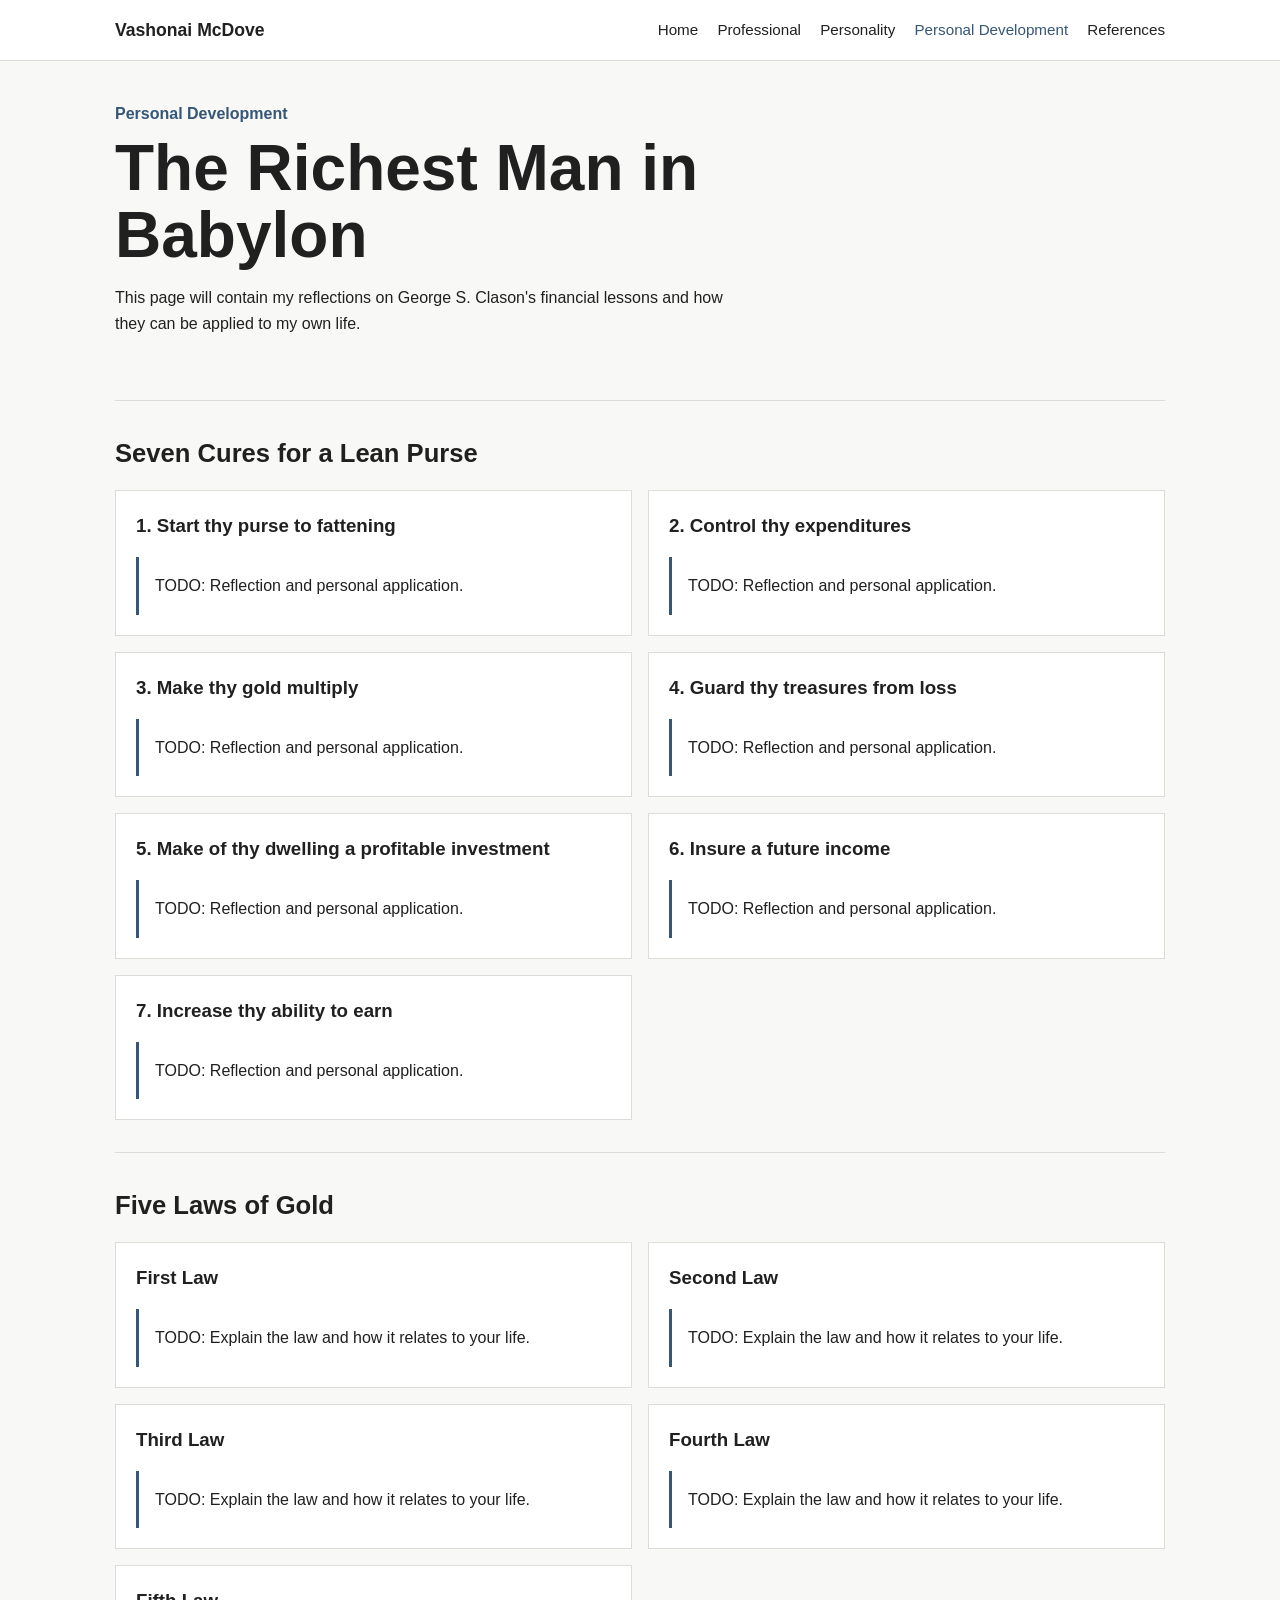
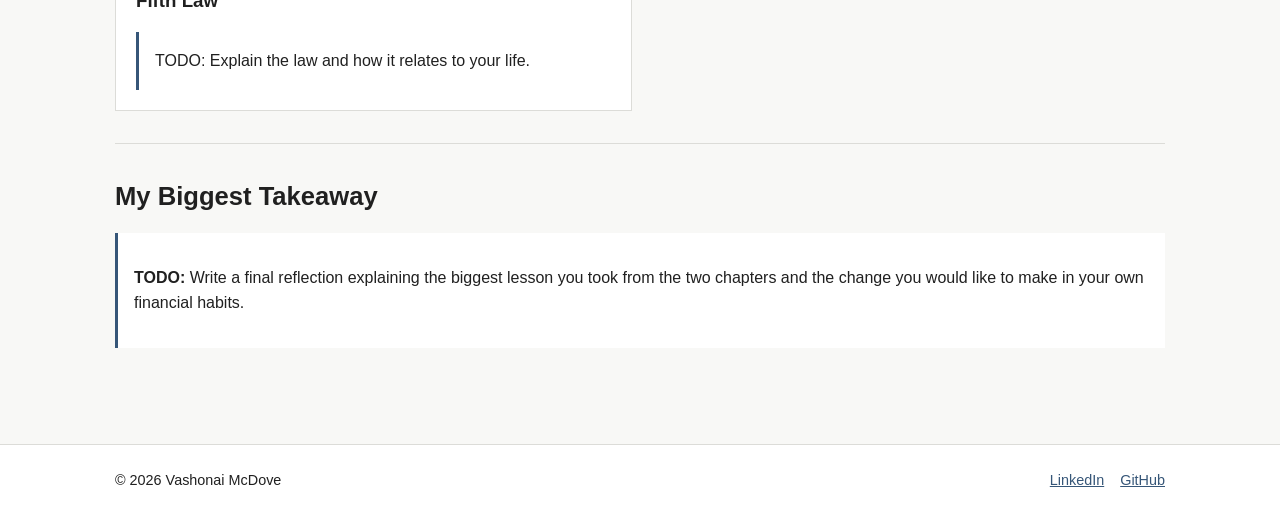
==== Codes/development.html @ 9cdd8cee "Add files via upload" ====
<!DOCTYPE html>
<html lang="en">
<head>
  <meta charset="UTF-8">
  <meta name="viewport" content="width=device-width, initial-scale=1.0">
  <meta name="description" content="Personal development reflections by Vashonai McDove.">
  <title>Personal Development | Vashonai McDove</title>
  <link rel="stylesheet" href="../style.css">
</head>
<body>
  <header class="site-header">
    <div class="nav-wrap">
      <p class="brand">Vashonai McDove</p>
      <nav aria-label="Main navigation">
        <ul>
          <li><a href="index.html">Home</a></li>
          <li><a href="professional.html">Professional</a></li>
          <li><a href="personality.html">Personality</a></li>
          <li><a href="development.html" aria-current="page">Personal Development</a></li>
          <li><a href="references.html">References</a></li>
        </ul>
      </nav>
    </div>
  </header>

  <main>
    <section class="hero">
      <div class="hero-copy">
        <p class="eyebrow">Personal Development</p>
        <h1>The Richest Man in Babylon</h1>
        <p>This page will contain my reflections on George S. Clason's financial lessons and how they can be applied to my own life.</p>
      </div>
    </section>

    <section class="section">
      <h2 class="section-title">Seven Cures for a Lean Purse</h2>
      <div class="grid two">
        <article class="card"><h3>1. Start thy purse to fattening</h3><p class="placeholder">TODO: Reflection and personal application.</p></article>
        <article class="card"><h3>2. Control thy expenditures</h3><p class="placeholder">TODO: Reflection and personal application.</p></article>
        <article class="card"><h3>3. Make thy gold multiply</h3><p class="placeholder">TODO: Reflection and personal application.</p></article>
        <article class="card"><h3>4. Guard thy treasures from loss</h3><p class="placeholder">TODO: Reflection and personal application.</p></article>
        <article class="card"><h3>5. Make of thy dwelling a profitable investment</h3><p class="placeholder">TODO: Reflection and personal application.</p></article>
        <article class="card"><h3>6. Insure a future income</h3><p class="placeholder">TODO: Reflection and personal application.</p></article>
        <article class="card"><h3>7. Increase thy ability to earn</h3><p class="placeholder">TODO: Reflection and personal application.</p></article>
      </div>
    </section>

    <section class="section">
      <h2 class="section-title">Five Laws of Gold</h2>
      <div class="grid two">
        <article class="card"><h3>First Law</h3><p class="placeholder">TODO: Explain the law and how it relates to your life.</p></article>
        <article class="card"><h3>Second Law</h3><p class="placeholder">TODO: Explain the law and how it relates to your life.</p></article>
        <article class="card"><h3>Third Law</h3><p class="placeholder">TODO: Explain the law and how it relates to your life.</p></article>
        <article class="card"><h3>Fourth Law</h3><p class="placeholder">TODO: Explain the law and how it relates to your life.</p></article>
        <article class="card"><h3>Fifth Law</h3><p class="placeholder">TODO: Explain the law and how it relates to your life.</p></article>
      </div>
    </section>

    <section class="section">
      <h2 class="section-title">My Biggest Takeaway</h2>
      <div class="placeholder">
        <p><strong>TODO:</strong> Write a final reflection explaining the biggest lesson you took from the two chapters and the change you would like to make in your own financial habits.</p>
      </div>
    </section>
  </main>

  <footer class="site-footer">
    <div class="footer-wrap">
      <span>&copy; 2026 Vashonai McDove</span>
      <div class="footer-links">
        <a href="https://www.linkedin.com/in/vashonai-mcdove-60224920a/" target="_blank" rel="noopener">LinkedIn</a>
        <a href="https://github.com/vashonai" target="_blank" rel="noopener">GitHub</a>
      </div>
    </div>
  </footer>
</body>
</html>
---- style.css ----
:root {
  --bg: rgb(248, 248, 246);
  --surface: rgb(255, 255, 255);
  --text: rgb(32, 32, 32);
  --muted: rgb(102, 102, 102);
  --accent: rgb(54, 86, 120);
  --border: rgb(220, 220, 216);
  --font-main: Arial, Helvetica, sans-serif;
  --weight-normal: 400;
  --weight-medium: 600;
  --weight-bold: 700;
  --max-width: 1050px;
}

* {
  box-sizing: border-box;
}

html {
  scroll-behavior: smooth;
}

body {
  margin: 0;
  background: var(--bg);
  color: var(--text);
  font-family: var(--font-main);
  font-weight: var(--weight-normal);
  line-height: 1.6;
}

img {
  max-width: 100%;
  display: block;
}

a {
  color: var(--accent);
}

a:hover,
a:focus {
  text-decoration-thickness: 2px;
}

.site-header {
  background: var(--surface);
  border-bottom: 1px solid var(--border);
}

.nav-wrap {
  width: min(92%, var(--max-width));
  margin: 0 auto;
  padding: 1rem 0;
}

.brand {
  margin: 0 0 0.7rem;
  font-size: 1.1rem;
  font-weight: var(--weight-bold);
}

nav > ul {
  list-style: none;
  padding: 0;
  margin: 0;
  display: flex;
  flex-wrap: wrap;
  gap: 0.85rem 1.2rem;
}

nav a {
  color: var(--text);
  text-decoration: none;
  font-size: 0.95rem;
}

nav a:hover,
nav a[aria-current="page"] {
  color: var(--accent);
}

main {
  width: min(92%, var(--max-width));
  margin: 0 auto;
  padding: 2.5rem 0 4rem;
}

.hero {
  display: grid;
  gap: 2rem;
  align-items: center;
  margin-bottom: 3rem;
}

.hero-copy h1 {
  margin: 0 0 0.5rem;
  font-size: clamp(2rem, 7vw, 4rem);
  line-height: 1.05;
}

.eyebrow {
  margin: 0 0 0.5rem;
  color: var(--accent);
  font-weight: var(--weight-medium);
}

.hero-copy p {
  max-width: 650px;
}

.profile-photo {
  width: 100%;
  max-width: 430px;
  aspect-ratio: 4 / 3;
  object-fit: cover;
  border: 1px solid var(--border);
}

.section {
  padding: 2rem 0;
  border-top: 1px solid var(--border);
}

.section:first-of-type {
  border-top: 0;
}

.section-title {
  margin: 0 0 1rem;
  font-size: 1.6rem;
}

.grid {
  display: grid;
  gap: 1rem;
}

.card {
  background: var(--surface);
  border: 1px solid var(--border);
  padding: 1.25rem;
}

.card h3 {
  margin-top: 0;
  margin-bottom: 0.35rem;
}

.card p:last-child {
  margin-bottom: 0;
}

.meta {
  color: var(--muted);
  font-size: 0.92rem;
}

.resume-section {
  margin-bottom: 2rem;
}

.resume-section h2 {
  margin-bottom: 0.7rem;
  font-size: 1.35rem;
}

.resume-item {
  margin-bottom: 1.4rem;
}

.resume-item h3 {
  margin-bottom: 0.1rem;
}

.resume-item p {
  margin-top: 0.15rem;
}

.resume-item ul,
.clean-list {
  margin-top: 0.5rem;
}

.button-link {
  display: inline-block;
  padding: 0.65rem 0.95rem;
  border: 1px solid var(--text);
  color: var(--text);
  text-decoration: none;
  background: var(--surface);
}

.button-link:hover {
  background: var(--text);
  color: var(--surface);
}

.placeholder {
  padding: 1rem;
  border-left: 3px solid var(--accent);
  background: var(--surface);
}

#student-id {
  max-width: 420px;
}

a[href^="mailto:"] {
  font-weight: var(--weight-medium);
}

.site-footer {
  border-top: 1px solid var(--border);
  background: var(--surface);
}

.footer-wrap {
  width: min(92%, var(--max-width));
  margin: 0 auto;
  padding: 1.5rem 0;
  display: flex;
  flex-wrap: wrap;
  justify-content: space-between;
  gap: 0.75rem 1.5rem;
  font-size: 0.9rem;
}

.footer-links {
  display: flex;
  gap: 1rem;
  flex-wrap: wrap;
}

@media (min-width: 600px) {
  .grid.two {
    grid-template-columns: repeat(2, 1fr);
  }

  .grid.three {
    grid-template-columns: repeat(3, 1fr);
  }
}

@media (min-width: 950px) {
  .nav-wrap {
    display: flex;
    justify-content: space-between;
    align-items: center;
  }

  .brand {
    margin: 0;
  }

  .hero {
    grid-template-columns: 1.2fr 0.8fr;
  }

  .hero-photo-wrap {
    justify-self: end;
  }
}

.student-id-image {
  width: 100%;
  max-width: 330px;
  border: 1px solid var(--border);
}

.id-mail-link {
  display: inline-block;
}

.id-mail-link:hover .student-id-image,
.id-mail-link:focus .student-id-image {
  outline: 2px solid var(--accent);
  outline-offset: 3px;
}

.personal-note {
  max-width: 850px;
  margin-top: 1.25rem;
}

.mentor-section p {
  max-width: 850px;
}
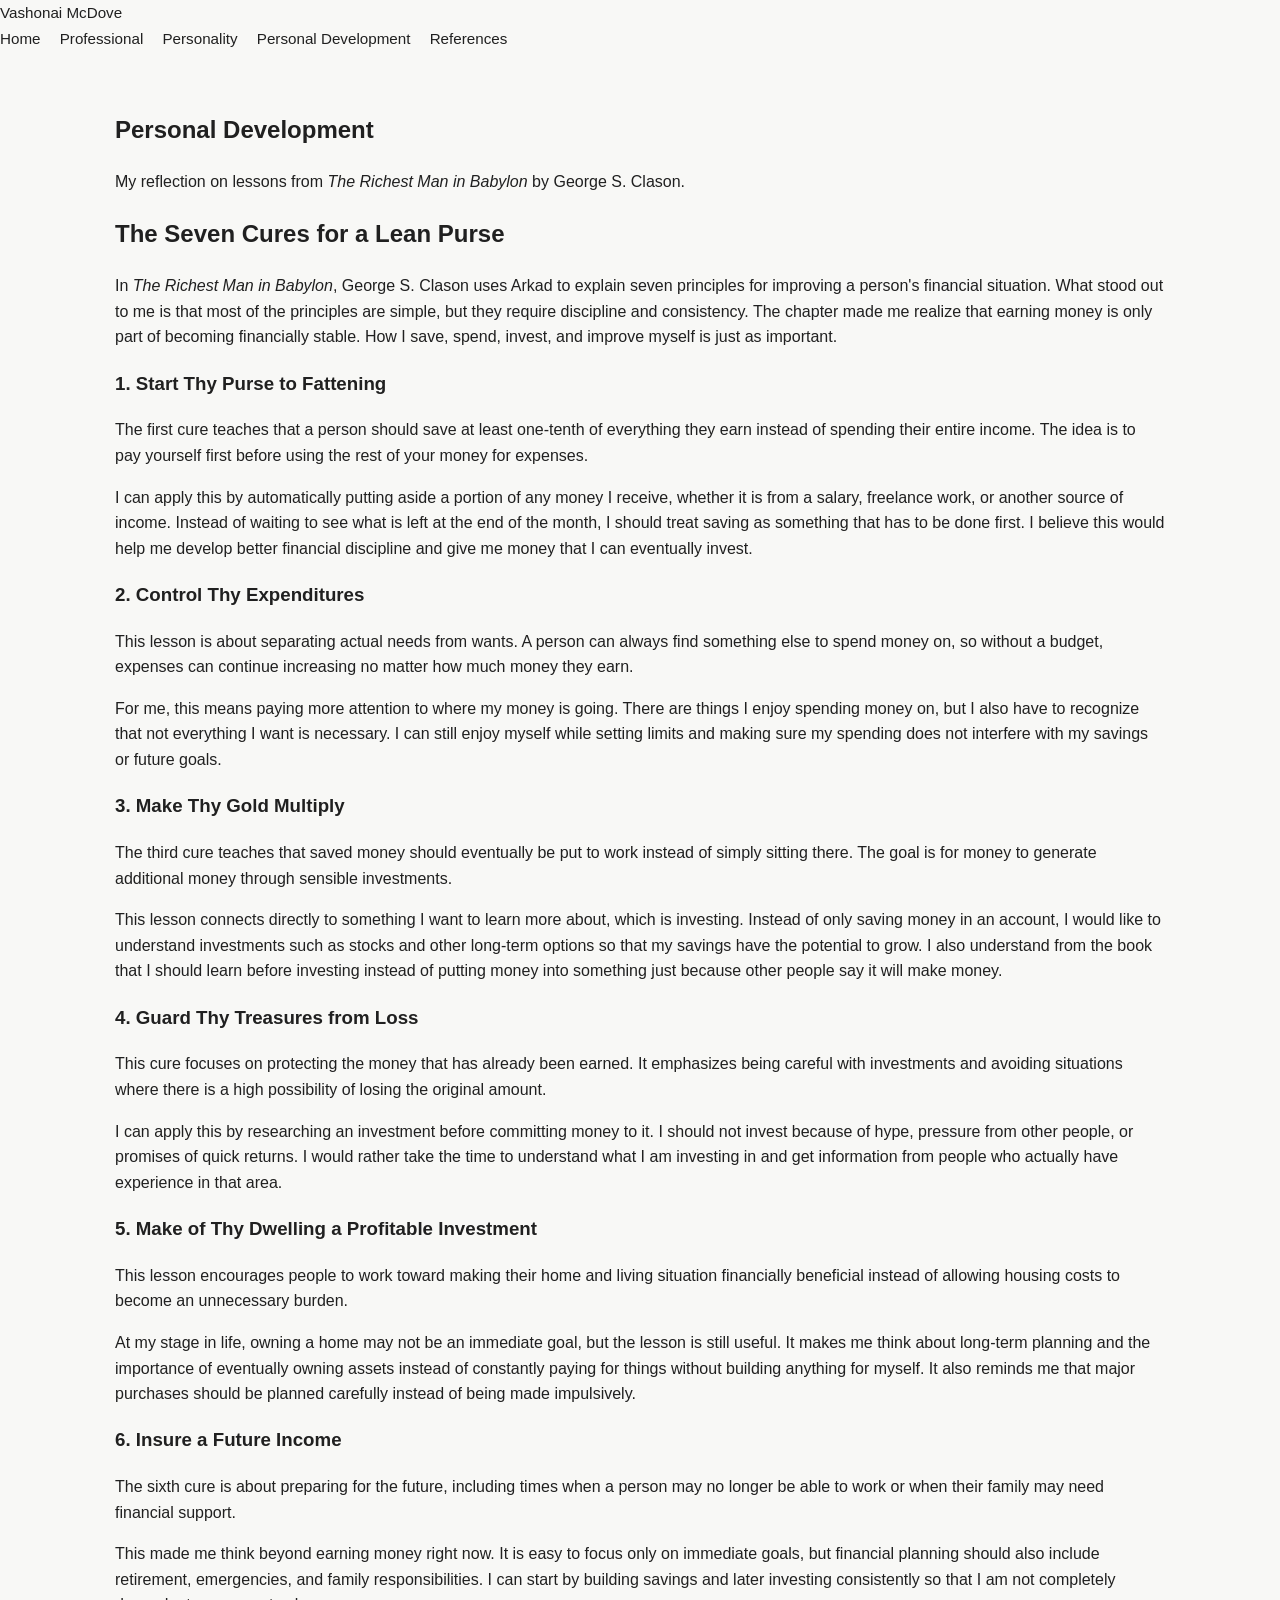
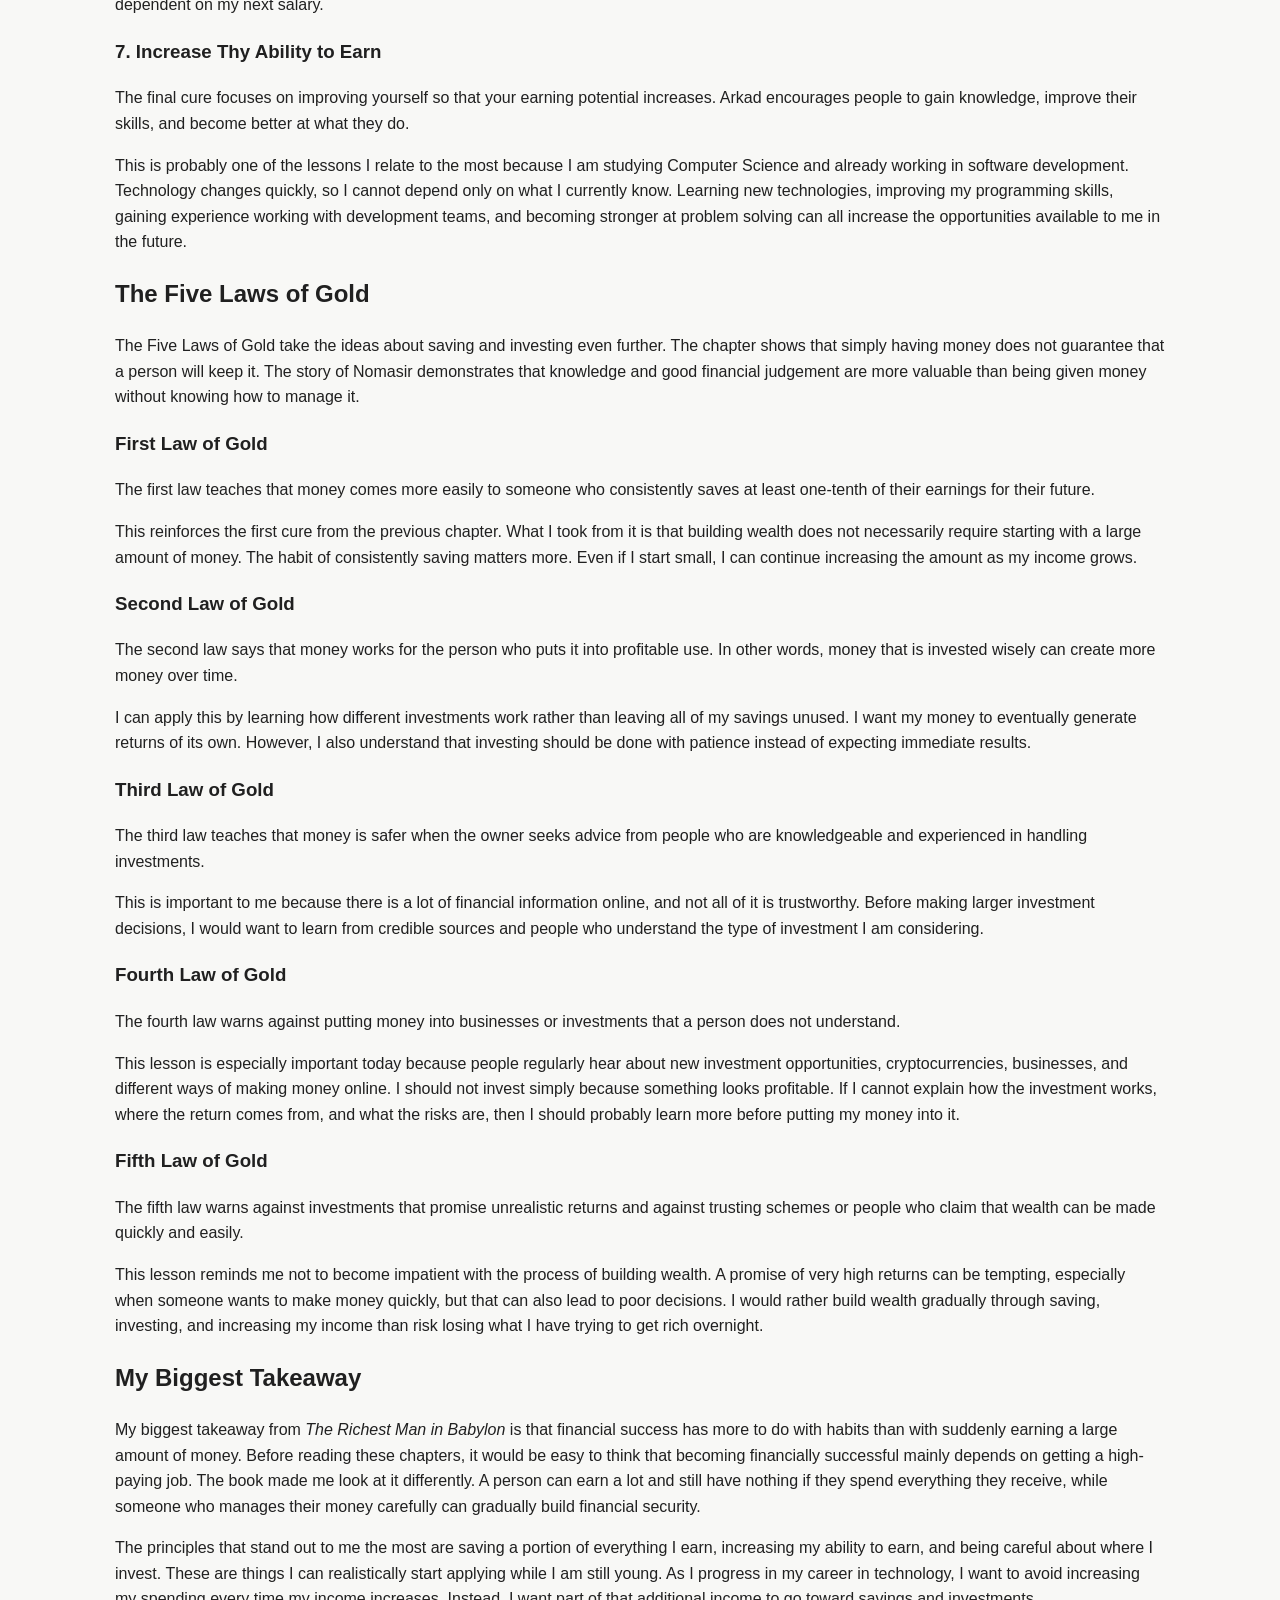
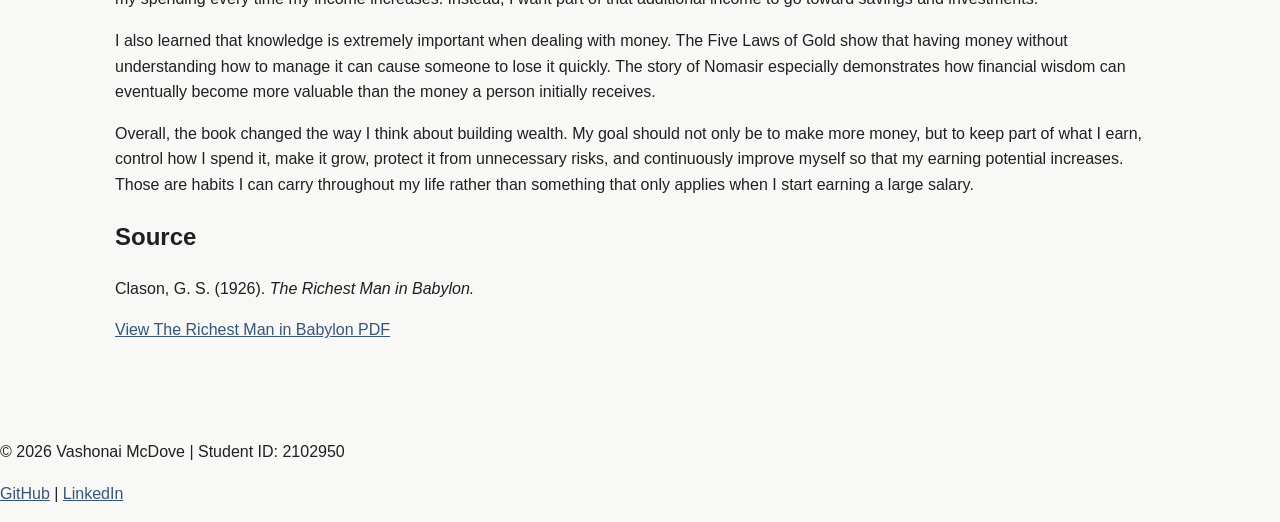
==== commit 362d3cc1: "Refactor development.html for improved structure and content" ====
--- a/Codes/development.html
+++ b/Codes/development.html
@@ -1,77 +1,370 @@
-<!DOCTYPE html>
+<!doctype html>
 <html lang="en">
-<head>
-  <meta charset="UTF-8">
-  <meta name="viewport" content="width=device-width, initial-scale=1.0">
-  <meta name="description" content="Personal development reflections by Vashonai McDove.">
-  <title>Personal Development | Vashonai McDove</title>
-  <link rel="stylesheet" href="../style.css">
-</head>
-<body>
-  <header class="site-header">
-    <div class="nav-wrap">
-      <p class="brand">Vashonai McDove</p>
-      <nav aria-label="Main navigation">
+  <head>
+    <meta charset="UTF-8" />
+    <meta name="viewport" content="width=device-width, initial-scale=1.0" />
+
+    <title>Personal Development | Vashonai McDove</title>
+
+    <link rel="stylesheet" href="../style.css" />
+  </head>
+
+  <body>
+    <header>
+      <nav>
+        <div class="site-name">
+          <a href="index.html">Vashonai McDove</a>
+        </div>
+
         <ul>
           <li><a href="index.html">Home</a></li>
           <li><a href="professional.html">Professional</a></li>
           <li><a href="personality.html">Personality</a></li>
-          <li><a href="development.html" aria-current="page">Personal Development</a></li>
+          <li><a href="development.html">Personal Development</a></li>
           <li><a href="references.html">References</a></li>
         </ul>
       </nav>
-    </div>
-  </header>
-
-  <main>
-    <section class="hero">
-      <div class="hero-copy">
-        <p class="eyebrow">Personal Development</p>
-        <h1>The Richest Man in Babylon</h1>
-        <p>This page will contain my reflections on George S. Clason's financial lessons and how they can be applied to my own life.</p>
-      </div>
-    </section>
-
-    <section class="section">
-      <h2 class="section-title">Seven Cures for a Lean Purse</h2>
-      <div class="grid two">
-        <article class="card"><h3>1. Start thy purse to fattening</h3><p class="placeholder">TODO: Reflection and personal application.</p></article>
-        <article class="card"><h3>2. Control thy expenditures</h3><p class="placeholder">TODO: Reflection and personal application.</p></article>
-        <article class="card"><h3>3. Make thy gold multiply</h3><p class="placeholder">TODO: Reflection and personal application.</p></article>
-        <article class="card"><h3>4. Guard thy treasures from loss</h3><p class="placeholder">TODO: Reflection and personal application.</p></article>
-        <article class="card"><h3>5. Make of thy dwelling a profitable investment</h3><p class="placeholder">TODO: Reflection and personal application.</p></article>
-        <article class="card"><h3>6. Insure a future income</h3><p class="placeholder">TODO: Reflection and personal application.</p></article>
-        <article class="card"><h3>7. Increase thy ability to earn</h3><p class="placeholder">TODO: Reflection and personal application.</p></article>
-      </div>
-    </section>
-
-    <section class="section">
-      <h2 class="section-title">Five Laws of Gold</h2>
-      <div class="grid two">
-        <article class="card"><h3>First Law</h3><p class="placeholder">TODO: Explain the law and how it relates to your life.</p></article>
-        <article class="card"><h3>Second Law</h3><p class="placeholder">TODO: Explain the law and how it relates to your life.</p></article>
-        <article class="card"><h3>Third Law</h3><p class="placeholder">TODO: Explain the law and how it relates to your life.</p></article>
-        <article class="card"><h3>Fourth Law</h3><p class="placeholder">TODO: Explain the law and how it relates to your life.</p></article>
-        <article class="card"><h3>Fifth Law</h3><p class="placeholder">TODO: Explain the law and how it relates to your life.</p></article>
-      </div>
-    </section>
-
-    <section class="section">
-      <h2 class="section-title">My Biggest Takeaway</h2>
-      <div class="placeholder">
-        <p><strong>TODO:</strong> Write a final reflection explaining the biggest lesson you took from the two chapters and the change you would like to make in your own financial habits.</p>
-      </div>
-    </section>
-  </main>
-
-  <footer class="site-footer">
-    <div class="footer-wrap">
-      <span>&copy; 2026 Vashonai McDove</span>
-      <div class="footer-links">
-        <a href="https://www.linkedin.com/in/vashonai-mcdove-60224920a/" target="_blank" rel="noopener">LinkedIn</a>
-        <a href="https://github.com/vashonai" target="_blank" rel="noopener">GitHub</a>
-      </div>
-    </div>
-  </footer>
-</body>
+    </header>
+
+    <main>
+      <section class="page-header">
+        <h1>Personal Development</h1>
+
+        <p>
+          My reflection on lessons from
+          <em>The Richest Man in Babylon</em>
+          by George S. Clason.
+        </p>
+      </section>
+
+      <section class="content-section">
+        <h2>The Seven Cures for a Lean Purse</h2>
+
+        <p>
+          In <em>The Richest Man in Babylon</em>, George S. Clason uses Arkad to
+          explain seven principles for improving a person's financial situation.
+          What stood out to me is that most of the principles are simple, but
+          they require discipline and consistency. The chapter made me realize
+          that earning money is only part of becoming financially stable. How I
+          save, spend, invest, and improve myself is just as important.
+        </p>
+
+        <article>
+          <h3>1. Start Thy Purse to Fattening</h3>
+
+          <p>
+            The first cure teaches that a person should save at least one-tenth
+            of everything they earn instead of spending their entire income. The
+            idea is to pay yourself first before using the rest of your money
+            for expenses.
+          </p>
+
+          <p>
+            I can apply this by automatically putting aside a portion of any
+            money I receive, whether it is from a salary, freelance work, or
+            another source of income. Instead of waiting to see what is left at
+            the end of the month, I should treat saving as something that has to
+            be done first. I believe this would help me develop better financial
+            discipline and give me money that I can eventually invest.
+          </p>
+        </article>
+
+        <article>
+          <h3>2. Control Thy Expenditures</h3>
+
+          <p>
+            This lesson is about separating actual needs from wants. A person
+            can always find something else to spend money on, so without a
+            budget, expenses can continue increasing no matter how much money
+            they earn.
+          </p>
+
+          <p>
+            For me, this means paying more attention to where my money is going.
+            There are things I enjoy spending money on, but I also have to
+            recognize that not everything I want is necessary. I can still enjoy
+            myself while setting limits and making sure my spending does not
+            interfere with my savings or future goals.
+          </p>
+        </article>
+
+        <article>
+          <h3>3. Make Thy Gold Multiply</h3>
+
+          <p>
+            The third cure teaches that saved money should eventually be put to
+            work instead of simply sitting there. The goal is for money to
+            generate additional money through sensible investments.
+          </p>
+
+          <p>
+            This lesson connects directly to something I want to learn more
+            about, which is investing. Instead of only saving money in an
+            account, I would like to understand investments such as stocks and
+            other long-term options so that my savings have the potential to
+            grow. I also understand from the book that I should learn before
+            investing instead of putting money into something just because other
+            people say it will make money.
+          </p>
+        </article>
+
+        <article>
+          <h3>4. Guard Thy Treasures from Loss</h3>
+
+          <p>
+            This cure focuses on protecting the money that has already been
+            earned. It emphasizes being careful with investments and avoiding
+            situations where there is a high possibility of losing the original
+            amount.
+          </p>
+
+          <p>
+            I can apply this by researching an investment before committing
+            money to it. I should not invest because of hype, pressure from
+            other people, or promises of quick returns. I would rather take the
+            time to understand what I am investing in and get information from
+            people who actually have experience in that area.
+          </p>
+        </article>
+
+        <article>
+          <h3>5. Make of Thy Dwelling a Profitable Investment</h3>
+
+          <p>
+            This lesson encourages people to work toward making their home and
+            living situation financially beneficial instead of allowing housing
+            costs to become an unnecessary burden.
+          </p>
+
+          <p>
+            At my stage in life, owning a home may not be an immediate goal, but
+            the lesson is still useful. It makes me think about long-term
+            planning and the importance of eventually owning assets instead of
+            constantly paying for things without building anything for myself.
+            It also reminds me that major purchases should be planned carefully
+            instead of being made impulsively.
+          </p>
+        </article>
+
+        <article>
+          <h3>6. Insure a Future Income</h3>
+
+          <p>
+            The sixth cure is about preparing for the future, including times
+            when a person may no longer be able to work or when their family may
+            need financial support.
+          </p>
+
+          <p>
+            This made me think beyond earning money right now. It is easy to
+            focus only on immediate goals, but financial planning should also
+            include retirement, emergencies, and family responsibilities. I can
+            start by building savings and later investing consistently so that I
+            am not completely dependent on my next salary.
+          </p>
+        </article>
+
+        <article>
+          <h3>7. Increase Thy Ability to Earn</h3>
+
+          <p>
+            The final cure focuses on improving yourself so that your earning
+            potential increases. Arkad encourages people to gain knowledge,
+            improve their skills, and become better at what they do.
+          </p>
+
+          <p>
+            This is probably one of the lessons I relate to the most because I
+            am studying Computer Science and already working in software
+            development. Technology changes quickly, so I cannot depend only on
+            what I currently know. Learning new technologies, improving my
+            programming skills, gaining experience working with development
+            teams, and becoming stronger at problem solving can all increase the
+            opportunities available to me in the future.
+          </p>
+        </article>
+      </section>
+
+      <section class="content-section">
+        <h2>The Five Laws of Gold</h2>
+
+        <p>
+          The Five Laws of Gold take the ideas about saving and investing even
+          further. The chapter shows that simply having money does not guarantee
+          that a person will keep it. The story of Nomasir demonstrates that
+          knowledge and good financial judgement are more valuable than being
+          given money without knowing how to manage it.
+        </p>
+
+        <article>
+          <h3>First Law of Gold</h3>
+
+          <p>
+            The first law teaches that money comes more easily to someone who
+            consistently saves at least one-tenth of their earnings for their
+            future.
+          </p>
+
+          <p>
+            This reinforces the first cure from the previous chapter. What I
+            took from it is that building wealth does not necessarily require
+            starting with a large amount of money. The habit of consistently
+            saving matters more. Even if I start small, I can continue
+            increasing the amount as my income grows.
+          </p>
+        </article>
+
+        <article>
+          <h3>Second Law of Gold</h3>
+
+          <p>
+            The second law says that money works for the person who puts it into
+            profitable use. In other words, money that is invested wisely can
+            create more money over time.
+          </p>
+
+          <p>
+            I can apply this by learning how different investments work rather
+            than leaving all of my savings unused. I want my money to eventually
+            generate returns of its own. However, I also understand that
+            investing should be done with patience instead of expecting
+            immediate results.
+          </p>
+        </article>
+
+        <article>
+          <h3>Third Law of Gold</h3>
+
+          <p>
+            The third law teaches that money is safer when the owner seeks
+            advice from people who are knowledgeable and experienced in handling
+            investments.
+          </p>
+
+          <p>
+            This is important to me because there is a lot of financial
+            information online, and not all of it is trustworthy. Before making
+            larger investment decisions, I would want to learn from credible
+            sources and people who understand the type of investment I am
+            considering.
+          </p>
+        </article>
+
+        <article>
+          <h3>Fourth Law of Gold</h3>
+
+          <p>
+            The fourth law warns against putting money into businesses or
+            investments that a person does not understand.
+          </p>
+
+          <p>
+            This lesson is especially important today because people regularly
+            hear about new investment opportunities, cryptocurrencies,
+            businesses, and different ways of making money online. I should not
+            invest simply because something looks profitable. If I cannot
+            explain how the investment works, where the return comes from, and
+            what the risks are, then I should probably learn more before putting
+            my money into it.
+          </p>
+        </article>
+
+        <article>
+          <h3>Fifth Law of Gold</h3>
+
+          <p>
+            The fifth law warns against investments that promise unrealistic
+            returns and against trusting schemes or people who claim that wealth
+            can be made quickly and easily.
+          </p>
+
+          <p>
+            This lesson reminds me not to become impatient with the process of
+            building wealth. A promise of very high returns can be tempting,
+            especially when someone wants to make money quickly, but that can
+            also lead to poor decisions. I would rather build wealth gradually
+            through saving, investing, and increasing my income than risk losing
+            what I have trying to get rich overnight.
+          </p>
+        </article>
+      </section>
+
+      <section class="content-section">
+        <h2>My Biggest Takeaway</h2>
+
+        <p>
+          My biggest takeaway from <em>The Richest Man in Babylon</em>
+          is that financial success has more to do with habits than with
+          suddenly earning a large amount of money. Before reading these
+          chapters, it would be easy to think that becoming financially
+          successful mainly depends on getting a high-paying job. The book made
+          me look at it differently. A person can earn a lot and still have
+          nothing if they spend everything they receive, while someone who
+          manages their money carefully can gradually build financial security.
+        </p>
+
+        <p>
+          The principles that stand out to me the most are saving a portion of
+          everything I earn, increasing my ability to earn, and being careful
+          about where I invest. These are things I can realistically start
+          applying while I am still young. As I progress in my career in
+          technology, I want to avoid increasing my spending every time my
+          income increases. Instead, I want part of that additional income to go
+          toward savings and investments.
+        </p>
+
+        <p>
+          I also learned that knowledge is extremely important when dealing with
+          money. The Five Laws of Gold show that having money without
+          understanding how to manage it can cause someone to lose it quickly.
+          The story of Nomasir especially demonstrates how financial wisdom can
+          eventually become more valuable than the money a person initially
+          receives.
+        </p>
+
+        <p>
+          Overall, the book changed the way I think about building wealth. My
+          goal should not only be to make more money, but to keep part of what I
+          earn, control how I spend it, make it grow, protect it from
+          unnecessary risks, and continuously improve myself so that my earning
+          potential increases. Those are habits I can carry throughout my life
+          rather than something that only applies when I start earning a large
+          salary.
+        </p>
+      </section>
+
+      <section class="content-section">
+        <h2>Source</h2>
+
+        <p>
+          Clason, G. S. (1926).
+          <em>The Richest Man in Babylon.</em>
+        </p>
+
+        <p>
+          <a
+            href="https://icrrd.com/public/media/16-05-2021-070111The-RichestMan-in-Babylon.pdf"
+            target="_blank"
+          >
+            View The Richest Man in Babylon PDF
+          </a>
+        </p>
+      </section>
+    </main>
+
+    <footer>
+      <p>&copy; 2026 Vashonai McDove | Student ID: 2102950</p>
+
+      <p>
+        <a href="https://github.com/vashonai" target="_blank">GitHub</a>
+        |
+        <a
+          href="https://www.linkedin.com/in/vashonai-mcdove-60224920a/"
+          target="_blank"
+        >
+          LinkedIn
+        </a>
+      </p>
+    </footer>
+  </body>
 </html>
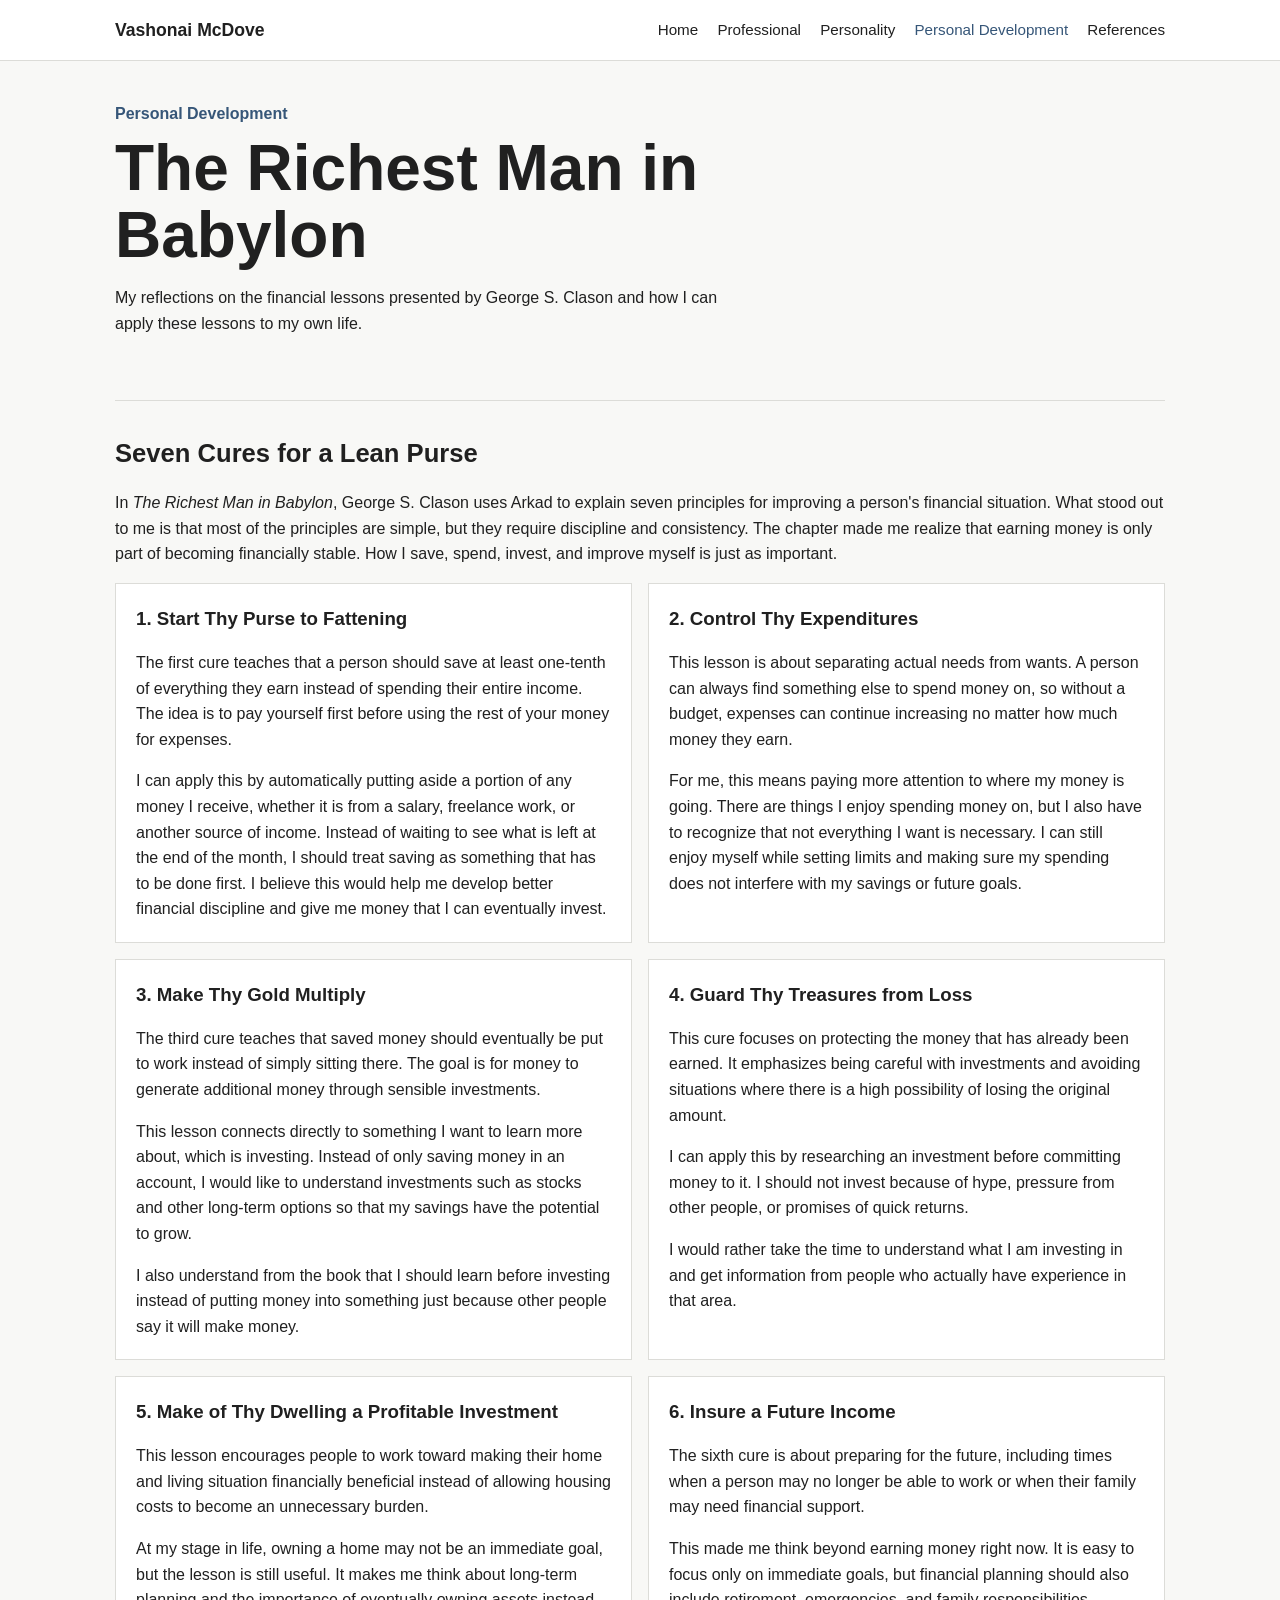
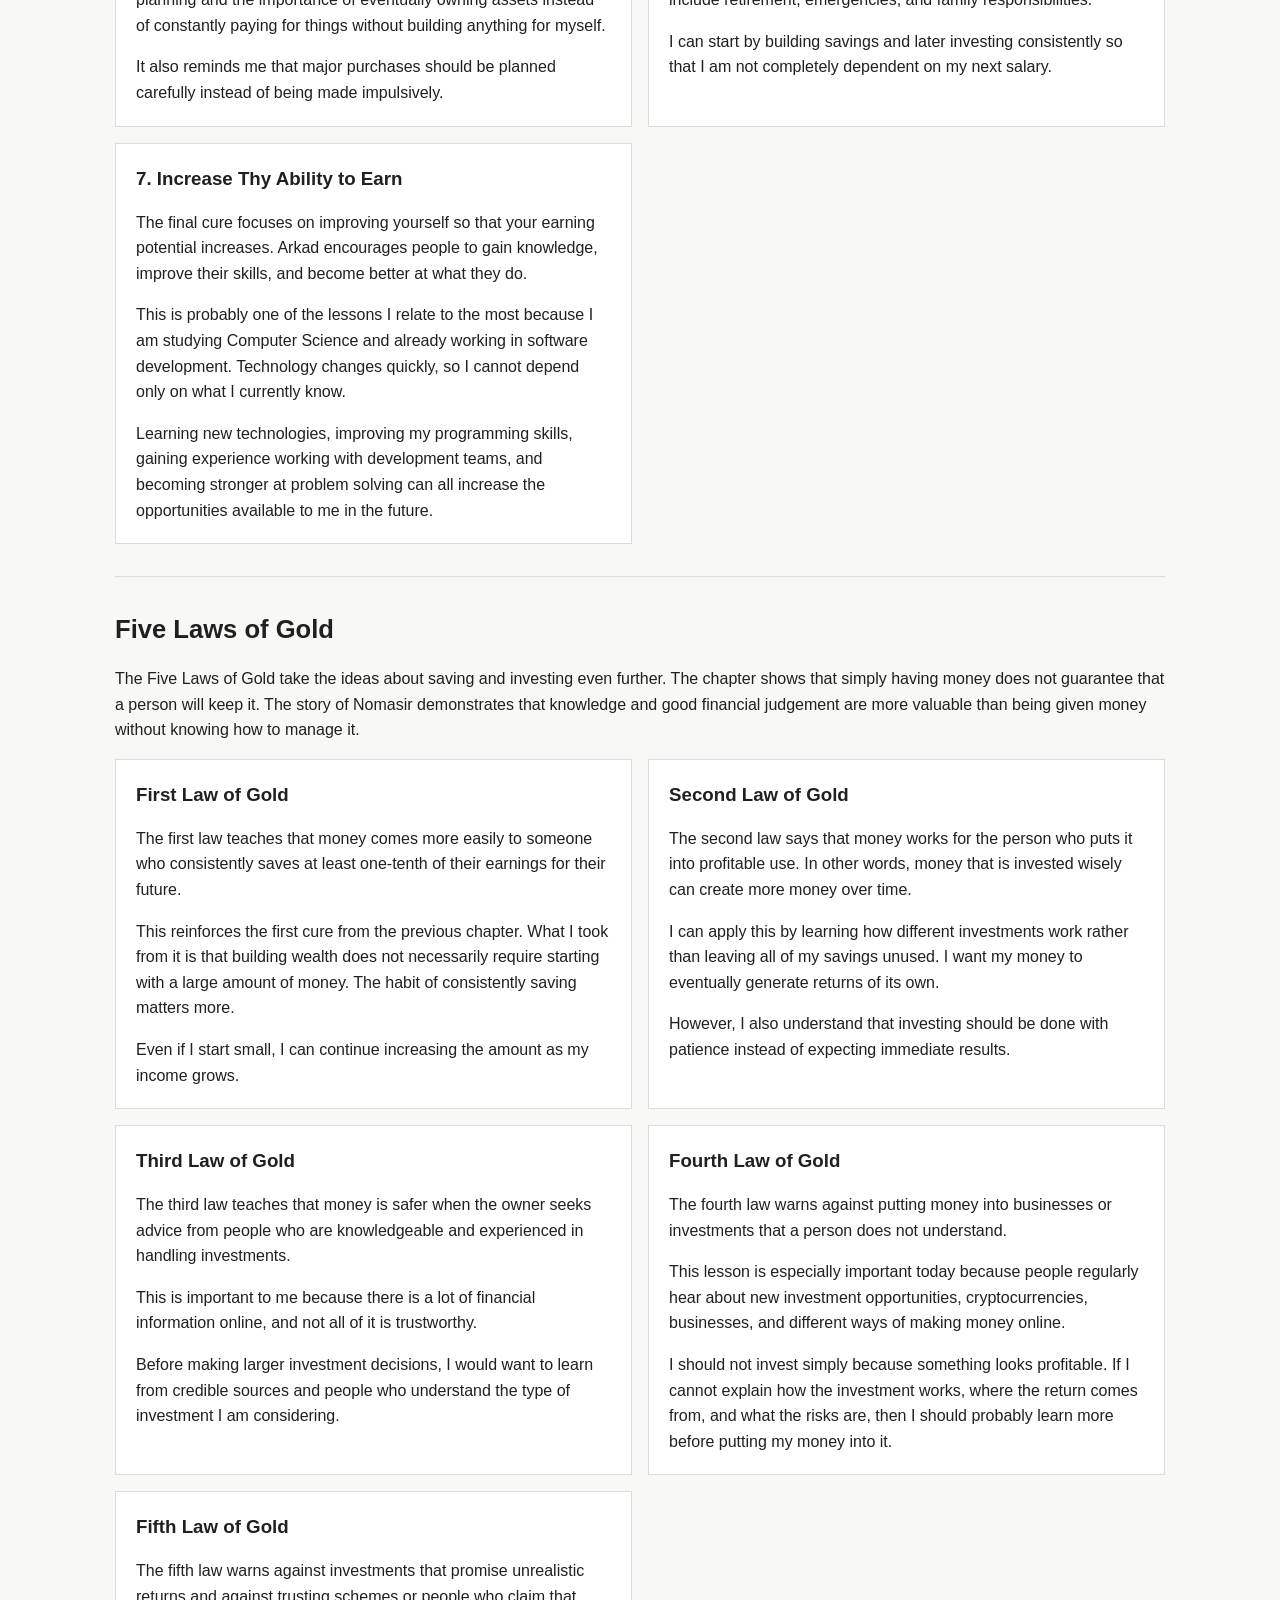
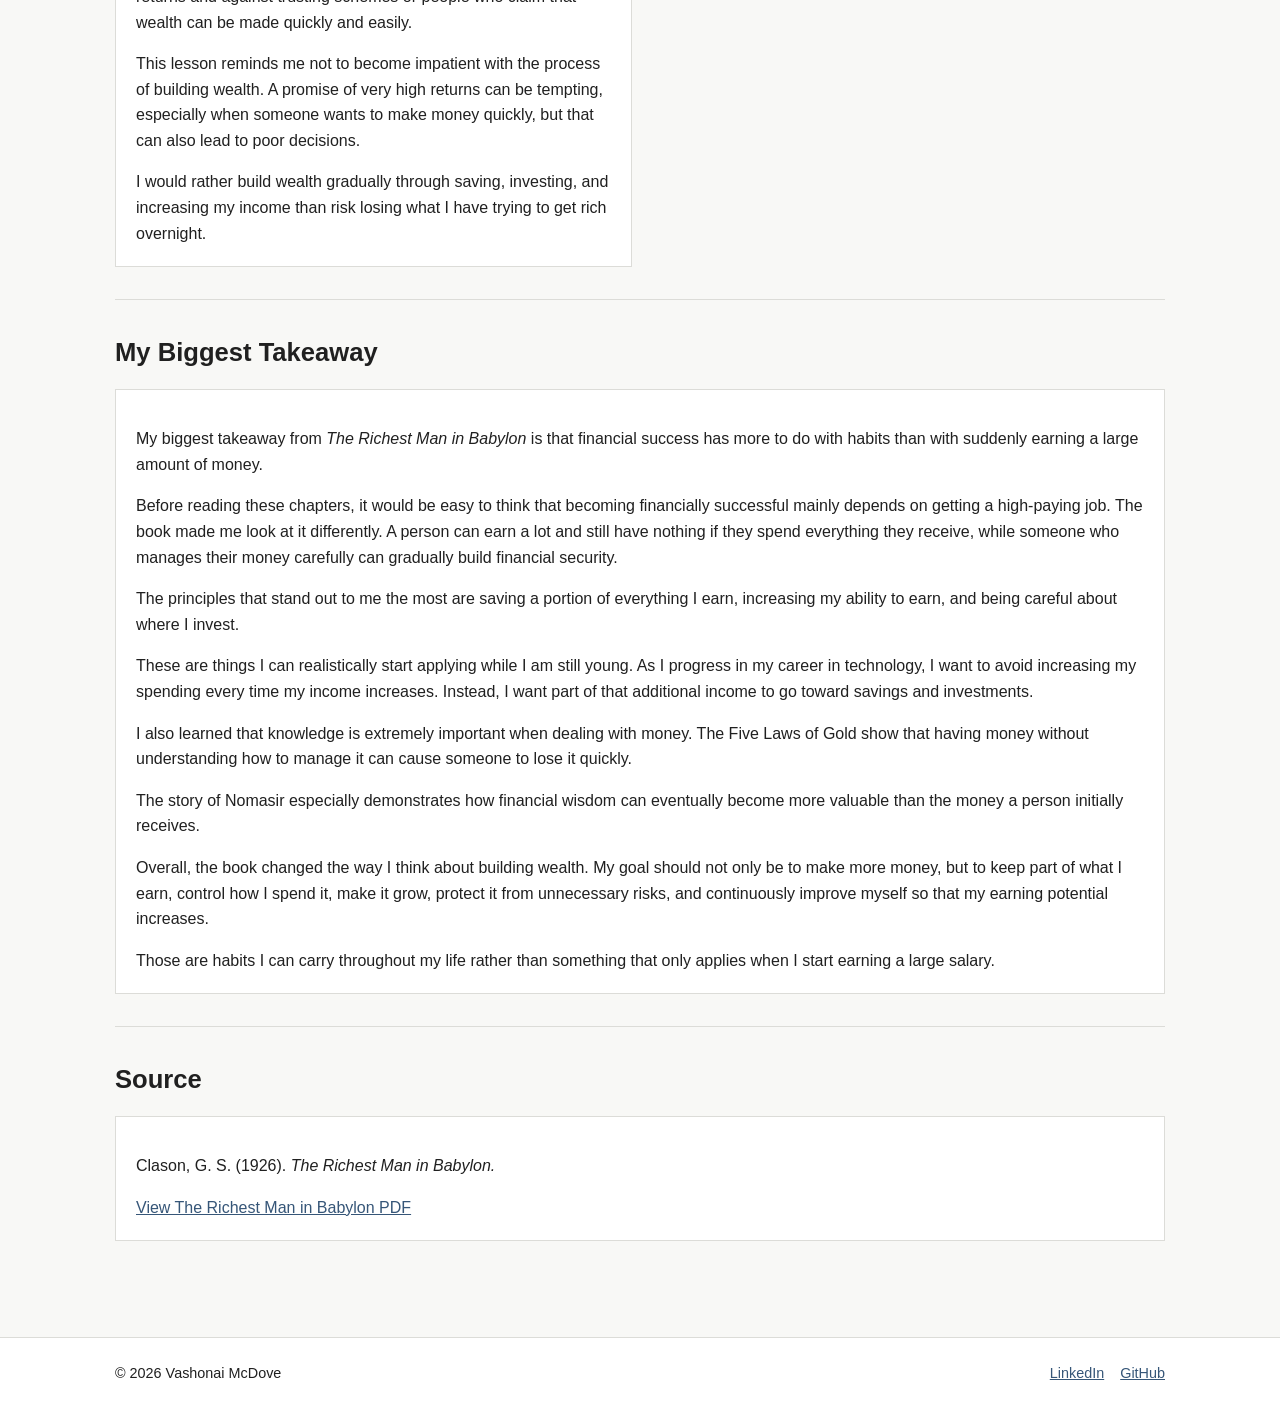
==== commit 1a21c454: "Add screenshots and enhance development.html structure and content" ====
--- a/Codes/development.html
+++ b/Codes/development.html
@@ -3,42 +3,51 @@
   <head>
     <meta charset="UTF-8" />
     <meta name="viewport" content="width=device-width, initial-scale=1.0" />
-
+    <meta
+      name="description"
+      content="Personal development reflections by Vashonai McDove."
+    />
     <title>Personal Development | Vashonai McDove</title>
-
     <link rel="stylesheet" href="../style.css" />
   </head>
 
   <body>
-    <header>
-      <nav>
-        <div class="site-name">
-          <a href="index.html">Vashonai McDove</a>
-        </div>
-
-        <ul>
-          <li><a href="index.html">Home</a></li>
-          <li><a href="professional.html">Professional</a></li>
-          <li><a href="personality.html">Personality</a></li>
-          <li><a href="development.html">Personal Development</a></li>
-          <li><a href="references.html">References</a></li>
-        </ul>
-      </nav>
+    <header class="site-header">
+      <div class="nav-wrap">
+        <p class="brand">Vashonai McDove</p>
+
+        <nav aria-label="Main navigation">
+          <ul>
+            <li><a href="index.html">Home</a></li>
+            <li><a href="professional.html">Professional</a></li>
+            <li><a href="personality.html">Personality</a></li>
+            <li>
+              <a href="development.html" aria-current="page">
+                Personal Development
+              </a>
+            </li>
+            <li><a href="references.html">References</a></li>
+          </ul>
+        </nav>
+      </div>
     </header>
 
     <main>
-      <section class="page-header">
-        <h1>Personal Development</h1>
-
-        <p>
-          My reflection on lessons from
-          <em>The Richest Man in Babylon</em>
-          by George S. Clason.
-        </p>
+      <section class="hero">
+        <div class="hero-copy">
+          <p class="eyebrow">Personal Development</p>
+
+          <h1>The Richest Man in Babylon</h1>
+
+          <p>
+            My reflections on the financial lessons presented by George S.
+            Clason and how I can apply these lessons to my own life.
+          </p>
+        </div>
       </section>
 
-      <section class="content-section">
-        <h2>The Seven Cures for a Lean Purse</h2>
+      <section class="section">
+        <h2 class="section-title">Seven Cures for a Lean Purse</h2>
 
         <p>
           In <em>The Richest Man in Babylon</em>, George S. Clason uses Arkad to
@@ -49,144 +58,165 @@
           save, spend, invest, and improve myself is just as important.
         </p>
 
-        <article>
-          <h3>1. Start Thy Purse to Fattening</h3>
-
-          <p>
-            The first cure teaches that a person should save at least one-tenth
-            of everything they earn instead of spending their entire income. The
-            idea is to pay yourself first before using the rest of your money
-            for expenses.
-          </p>
-
-          <p>
-            I can apply this by automatically putting aside a portion of any
-            money I receive, whether it is from a salary, freelance work, or
-            another source of income. Instead of waiting to see what is left at
-            the end of the month, I should treat saving as something that has to
-            be done first. I believe this would help me develop better financial
-            discipline and give me money that I can eventually invest.
-          </p>
-        </article>
-
-        <article>
-          <h3>2. Control Thy Expenditures</h3>
-
-          <p>
-            This lesson is about separating actual needs from wants. A person
-            can always find something else to spend money on, so without a
-            budget, expenses can continue increasing no matter how much money
-            they earn.
-          </p>
-
-          <p>
-            For me, this means paying more attention to where my money is going.
-            There are things I enjoy spending money on, but I also have to
-            recognize that not everything I want is necessary. I can still enjoy
-            myself while setting limits and making sure my spending does not
-            interfere with my savings or future goals.
-          </p>
-        </article>
-
-        <article>
-          <h3>3. Make Thy Gold Multiply</h3>
-
-          <p>
-            The third cure teaches that saved money should eventually be put to
-            work instead of simply sitting there. The goal is for money to
-            generate additional money through sensible investments.
-          </p>
-
-          <p>
-            This lesson connects directly to something I want to learn more
-            about, which is investing. Instead of only saving money in an
-            account, I would like to understand investments such as stocks and
-            other long-term options so that my savings have the potential to
-            grow. I also understand from the book that I should learn before
-            investing instead of putting money into something just because other
-            people say it will make money.
-          </p>
-        </article>
-
-        <article>
-          <h3>4. Guard Thy Treasures from Loss</h3>
-
-          <p>
-            This cure focuses on protecting the money that has already been
-            earned. It emphasizes being careful with investments and avoiding
-            situations where there is a high possibility of losing the original
-            amount.
-          </p>
-
-          <p>
-            I can apply this by researching an investment before committing
-            money to it. I should not invest because of hype, pressure from
-            other people, or promises of quick returns. I would rather take the
-            time to understand what I am investing in and get information from
-            people who actually have experience in that area.
-          </p>
-        </article>
-
-        <article>
-          <h3>5. Make of Thy Dwelling a Profitable Investment</h3>
-
-          <p>
-            This lesson encourages people to work toward making their home and
-            living situation financially beneficial instead of allowing housing
-            costs to become an unnecessary burden.
-          </p>
-
-          <p>
-            At my stage in life, owning a home may not be an immediate goal, but
-            the lesson is still useful. It makes me think about long-term
-            planning and the importance of eventually owning assets instead of
-            constantly paying for things without building anything for myself.
-            It also reminds me that major purchases should be planned carefully
-            instead of being made impulsively.
-          </p>
-        </article>
-
-        <article>
-          <h3>6. Insure a Future Income</h3>
-
-          <p>
-            The sixth cure is about preparing for the future, including times
-            when a person may no longer be able to work or when their family may
-            need financial support.
-          </p>
-
-          <p>
-            This made me think beyond earning money right now. It is easy to
-            focus only on immediate goals, but financial planning should also
-            include retirement, emergencies, and family responsibilities. I can
-            start by building savings and later investing consistently so that I
-            am not completely dependent on my next salary.
-          </p>
-        </article>
-
-        <article>
-          <h3>7. Increase Thy Ability to Earn</h3>
-
-          <p>
-            The final cure focuses on improving yourself so that your earning
-            potential increases. Arkad encourages people to gain knowledge,
-            improve their skills, and become better at what they do.
-          </p>
-
-          <p>
-            This is probably one of the lessons I relate to the most because I
-            am studying Computer Science and already working in software
-            development. Technology changes quickly, so I cannot depend only on
-            what I currently know. Learning new technologies, improving my
-            programming skills, gaining experience working with development
-            teams, and becoming stronger at problem solving can all increase the
-            opportunities available to me in the future.
-          </p>
-        </article>
+        <div class="grid two">
+          <article class="card">
+            <h3>1. Start Thy Purse to Fattening</h3>
+
+            <p>
+              The first cure teaches that a person should save at least
+              one-tenth of everything they earn instead of spending their entire
+              income. The idea is to pay yourself first before using the rest of
+              your money for expenses.
+            </p>
+
+            <p>
+              I can apply this by automatically putting aside a portion of any
+              money I receive, whether it is from a salary, freelance work, or
+              another source of income. Instead of waiting to see what is left
+              at the end of the month, I should treat saving as something that
+              has to be done first. I believe this would help me develop better
+              financial discipline and give me money that I can eventually
+              invest.
+            </p>
+          </article>
+
+          <article class="card">
+            <h3>2. Control Thy Expenditures</h3>
+
+            <p>
+              This lesson is about separating actual needs from wants. A person
+              can always find something else to spend money on, so without a
+              budget, expenses can continue increasing no matter how much money
+              they earn.
+            </p>
+
+            <p>
+              For me, this means paying more attention to where my money is
+              going. There are things I enjoy spending money on, but I also have
+              to recognize that not everything I want is necessary. I can still
+              enjoy myself while setting limits and making sure my spending does
+              not interfere with my savings or future goals.
+            </p>
+          </article>
+
+          <article class="card">
+            <h3>3. Make Thy Gold Multiply</h3>
+
+            <p>
+              The third cure teaches that saved money should eventually be put
+              to work instead of simply sitting there. The goal is for money to
+              generate additional money through sensible investments.
+            </p>
+
+            <p>
+              This lesson connects directly to something I want to learn more
+              about, which is investing. Instead of only saving money in an
+              account, I would like to understand investments such as stocks and
+              other long-term options so that my savings have the potential to
+              grow.
+            </p>
+
+            <p>
+              I also understand from the book that I should learn before
+              investing instead of putting money into something just because
+              other people say it will make money.
+            </p>
+          </article>
+
+          <article class="card">
+            <h3>4. Guard Thy Treasures from Loss</h3>
+
+            <p>
+              This cure focuses on protecting the money that has already been
+              earned. It emphasizes being careful with investments and avoiding
+              situations where there is a high possibility of losing the
+              original amount.
+            </p>
+
+            <p>
+              I can apply this by researching an investment before committing
+              money to it. I should not invest because of hype, pressure from
+              other people, or promises of quick returns.
+            </p>
+
+            <p>
+              I would rather take the time to understand what I am investing in
+              and get information from people who actually have experience in
+              that area.
+            </p>
+          </article>
+
+          <article class="card">
+            <h3>5. Make of Thy Dwelling a Profitable Investment</h3>
+
+            <p>
+              This lesson encourages people to work toward making their home and
+              living situation financially beneficial instead of allowing
+              housing costs to become an unnecessary burden.
+            </p>
+
+            <p>
+              At my stage in life, owning a home may not be an immediate goal,
+              but the lesson is still useful. It makes me think about long-term
+              planning and the importance of eventually owning assets instead of
+              constantly paying for things without building anything for myself.
+            </p>
+
+            <p>
+              It also reminds me that major purchases should be planned
+              carefully instead of being made impulsively.
+            </p>
+          </article>
+
+          <article class="card">
+            <h3>6. Insure a Future Income</h3>
+
+            <p>
+              The sixth cure is about preparing for the future, including times
+              when a person may no longer be able to work or when their family
+              may need financial support.
+            </p>
+
+            <p>
+              This made me think beyond earning money right now. It is easy to
+              focus only on immediate goals, but financial planning should also
+              include retirement, emergencies, and family responsibilities.
+            </p>
+
+            <p>
+              I can start by building savings and later investing consistently
+              so that I am not completely dependent on my next salary.
+            </p>
+          </article>
+
+          <article class="card">
+            <h3>7. Increase Thy Ability to Earn</h3>
+
+            <p>
+              The final cure focuses on improving yourself so that your earning
+              potential increases. Arkad encourages people to gain knowledge,
+              improve their skills, and become better at what they do.
+            </p>
+
+            <p>
+              This is probably one of the lessons I relate to the most because I
+              am studying Computer Science and already working in software
+              development. Technology changes quickly, so I cannot depend only
+              on what I currently know.
+            </p>
+
+            <p>
+              Learning new technologies, improving my programming skills,
+              gaining experience working with development teams, and becoming
+              stronger at problem solving can all increase the opportunities
+              available to me in the future.
+            </p>
+          </article>
+        </div>
       </section>
 
-      <section class="content-section">
-        <h2>The Five Laws of Gold</h2>
+      <section class="section">
+        <h2 class="section-title">Five Laws of Gold</h2>
 
         <p>
           The Five Laws of Gold take the ideas about saving and investing even
@@ -196,175 +226,218 @@
           given money without knowing how to manage it.
         </p>
 
-        <article>
-          <h3>First Law of Gold</h3>
-
-          <p>
-            The first law teaches that money comes more easily to someone who
-            consistently saves at least one-tenth of their earnings for their
-            future.
-          </p>
-
-          <p>
-            This reinforces the first cure from the previous chapter. What I
-            took from it is that building wealth does not necessarily require
-            starting with a large amount of money. The habit of consistently
-            saving matters more. Even if I start small, I can continue
-            increasing the amount as my income grows.
-          </p>
-        </article>
-
-        <article>
-          <h3>Second Law of Gold</h3>
-
-          <p>
-            The second law says that money works for the person who puts it into
-            profitable use. In other words, money that is invested wisely can
-            create more money over time.
-          </p>
-
-          <p>
-            I can apply this by learning how different investments work rather
-            than leaving all of my savings unused. I want my money to eventually
-            generate returns of its own. However, I also understand that
-            investing should be done with patience instead of expecting
-            immediate results.
-          </p>
-        </article>
-
-        <article>
-          <h3>Third Law of Gold</h3>
-
-          <p>
-            The third law teaches that money is safer when the owner seeks
-            advice from people who are knowledgeable and experienced in handling
+        <div class="grid two">
+          <article class="card">
+            <h3>First Law of Gold</h3>
+
+            <p>
+              The first law teaches that money comes more easily to someone who
+              consistently saves at least one-tenth of their earnings for their
+              future.
+            </p>
+
+            <p>
+              This reinforces the first cure from the previous chapter. What I
+              took from it is that building wealth does not necessarily require
+              starting with a large amount of money. The habit of consistently
+              saving matters more.
+            </p>
+
+            <p>
+              Even if I start small, I can continue increasing the amount as my
+              income grows.
+            </p>
+          </article>
+
+          <article class="card">
+            <h3>Second Law of Gold</h3>
+
+            <p>
+              The second law says that money works for the person who puts it
+              into profitable use. In other words, money that is invested wisely
+              can create more money over time.
+            </p>
+
+            <p>
+              I can apply this by learning how different investments work rather
+              than leaving all of my savings unused. I want my money to
+              eventually generate returns of its own.
+            </p>
+
+            <p>
+              However, I also understand that investing should be done with
+              patience instead of expecting immediate results.
+            </p>
+          </article>
+
+          <article class="card">
+            <h3>Third Law of Gold</h3>
+
+            <p>
+              The third law teaches that money is safer when the owner seeks
+              advice from people who are knowledgeable and experienced in
+              handling investments.
+            </p>
+
+            <p>
+              This is important to me because there is a lot of financial
+              information online, and not all of it is trustworthy.
+            </p>
+
+            <p>
+              Before making larger investment decisions, I would want to learn
+              from credible sources and people who understand the type of
+              investment I am considering.
+            </p>
+          </article>
+
+          <article class="card">
+            <h3>Fourth Law of Gold</h3>
+
+            <p>
+              The fourth law warns against putting money into businesses or
+              investments that a person does not understand.
+            </p>
+
+            <p>
+              This lesson is especially important today because people regularly
+              hear about new investment opportunities, cryptocurrencies,
+              businesses, and different ways of making money online.
+            </p>
+
+            <p>
+              I should not invest simply because something looks profitable. If
+              I cannot explain how the investment works, where the return comes
+              from, and what the risks are, then I should probably learn more
+              before putting my money into it.
+            </p>
+          </article>
+
+          <article class="card">
+            <h3>Fifth Law of Gold</h3>
+
+            <p>
+              The fifth law warns against investments that promise unrealistic
+              returns and against trusting schemes or people who claim that
+              wealth can be made quickly and easily.
+            </p>
+
+            <p>
+              This lesson reminds me not to become impatient with the process of
+              building wealth. A promise of very high returns can be tempting,
+              especially when someone wants to make money quickly, but that can
+              also lead to poor decisions.
+            </p>
+
+            <p>
+              I would rather build wealth gradually through saving, investing,
+              and increasing my income than risk losing what I have trying to
+              get rich overnight.
+            </p>
+          </article>
+        </div>
+      </section>
+
+      <section class="section">
+        <h2 class="section-title">My Biggest Takeaway</h2>
+
+        <div class="card">
+          <p>
+            My biggest takeaway from <em>The Richest Man in Babylon</em> is that
+            financial success has more to do with habits than with suddenly
+            earning a large amount of money.
+          </p>
+
+          <p>
+            Before reading these chapters, it would be easy to think that
+            becoming financially successful mainly depends on getting a
+            high-paying job. The book made me look at it differently. A person
+            can earn a lot and still have nothing if they spend everything they
+            receive, while someone who manages their money carefully can
+            gradually build financial security.
+          </p>
+
+          <p>
+            The principles that stand out to me the most are saving a portion of
+            everything I earn, increasing my ability to earn, and being careful
+            about where I invest.
+          </p>
+
+          <p>
+            These are things I can realistically start applying while I am still
+            young. As I progress in my career in technology, I want to avoid
+            increasing my spending every time my income increases. Instead, I
+            want part of that additional income to go toward savings and
             investments.
           </p>
 
           <p>
-            This is important to me because there is a lot of financial
-            information online, and not all of it is trustworthy. Before making
-            larger investment decisions, I would want to learn from credible
-            sources and people who understand the type of investment I am
-            considering.
-          </p>
-        </article>
-
-        <article>
-          <h3>Fourth Law of Gold</h3>
-
-          <p>
-            The fourth law warns against putting money into businesses or
-            investments that a person does not understand.
-          </p>
-
-          <p>
-            This lesson is especially important today because people regularly
-            hear about new investment opportunities, cryptocurrencies,
-            businesses, and different ways of making money online. I should not
-            invest simply because something looks profitable. If I cannot
-            explain how the investment works, where the return comes from, and
-            what the risks are, then I should probably learn more before putting
-            my money into it.
-          </p>
-        </article>
-
-        <article>
-          <h3>Fifth Law of Gold</h3>
-
-          <p>
-            The fifth law warns against investments that promise unrealistic
-            returns and against trusting schemes or people who claim that wealth
-            can be made quickly and easily.
-          </p>
-
-          <p>
-            This lesson reminds me not to become impatient with the process of
-            building wealth. A promise of very high returns can be tempting,
-            especially when someone wants to make money quickly, but that can
-            also lead to poor decisions. I would rather build wealth gradually
-            through saving, investing, and increasing my income than risk losing
-            what I have trying to get rich overnight.
-          </p>
-        </article>
+            I also learned that knowledge is extremely important when dealing
+            with money. The Five Laws of Gold show that having money without
+            understanding how to manage it can cause someone to lose it quickly.
+          </p>
+
+          <p>
+            The story of Nomasir especially demonstrates how financial wisdom
+            can eventually become more valuable than the money a person
+            initially receives.
+          </p>
+
+          <p>
+            Overall, the book changed the way I think about building wealth. My
+            goal should not only be to make more money, but to keep part of what
+            I earn, control how I spend it, make it grow, protect it from
+            unnecessary risks, and continuously improve myself so that my
+            earning potential increases.
+          </p>
+
+          <p>
+            Those are habits I can carry throughout my life rather than
+            something that only applies when I start earning a large salary.
+          </p>
+        </div>
       </section>
 
-      <section class="content-section">
-        <h2>My Biggest Takeaway</h2>
-
-        <p>
-          My biggest takeaway from <em>The Richest Man in Babylon</em>
-          is that financial success has more to do with habits than with
-          suddenly earning a large amount of money. Before reading these
-          chapters, it would be easy to think that becoming financially
-          successful mainly depends on getting a high-paying job. The book made
-          me look at it differently. A person can earn a lot and still have
-          nothing if they spend everything they receive, while someone who
-          manages their money carefully can gradually build financial security.
-        </p>
-
-        <p>
-          The principles that stand out to me the most are saving a portion of
-          everything I earn, increasing my ability to earn, and being careful
-          about where I invest. These are things I can realistically start
-          applying while I am still young. As I progress in my career in
-          technology, I want to avoid increasing my spending every time my
-          income increases. Instead, I want part of that additional income to go
-          toward savings and investments.
-        </p>
-
-        <p>
-          I also learned that knowledge is extremely important when dealing with
-          money. The Five Laws of Gold show that having money without
-          understanding how to manage it can cause someone to lose it quickly.
-          The story of Nomasir especially demonstrates how financial wisdom can
-          eventually become more valuable than the money a person initially
-          receives.
-        </p>
-
-        <p>
-          Overall, the book changed the way I think about building wealth. My
-          goal should not only be to make more money, but to keep part of what I
-          earn, control how I spend it, make it grow, protect it from
-          unnecessary risks, and continuously improve myself so that my earning
-          potential increases. Those are habits I can carry throughout my life
-          rather than something that only applies when I start earning a large
-          salary.
-        </p>
-      </section>
-
-      <section class="content-section">
-        <h2>Source</h2>
-
-        <p>
-          Clason, G. S. (1926).
-          <em>The Richest Man in Babylon.</em>
-        </p>
-
-        <p>
-          <a
-            href="https://icrrd.com/public/media/16-05-2021-070111The-RichestMan-in-Babylon.pdf"
-            target="_blank"
-          >
-            View The Richest Man in Babylon PDF
-          </a>
-        </p>
+      <section class="section">
+        <h2 class="section-title">Source</h2>
+
+        <div class="card">
+          <p>
+            Clason, G. S. (1926).
+            <em>The Richest Man in Babylon.</em>
+          </p>
+
+          <p>
+            <a
+              href="https://icrrd.com/public/media/16-05-2021-070111The-RichestMan-in-Babylon.pdf"
+              target="_blank"
+              rel="noopener"
+            >
+              View The Richest Man in Babylon PDF
+            </a>
+          </p>
+        </div>
       </section>
     </main>
 
-    <footer>
-      <p>&copy; 2026 Vashonai McDove | Student ID: 2102950</p>
-
-      <p>
-        <a href="https://github.com/vashonai" target="_blank">GitHub</a>
-        |
-        <a
-          href="https://www.linkedin.com/in/vashonai-mcdove-60224920a/"
-          target="_blank"
-        >
-          LinkedIn
-        </a>
-      </p>
+    <footer class="site-footer">
+      <div class="footer-wrap">
+        <span>&copy; 2026 Vashonai McDove</span>
+
+        <div class="footer-links">
+          <a
+            href="https://www.linkedin.com/in/vashonai-mcdove-60224920a/"
+            target="_blank"
+            rel="noopener"
+          >
+            LinkedIn
+          </a>
+
+          <a href="https://github.com/vashonai" target="_blank" rel="noopener">
+            GitHub
+          </a>
+        </div>
+      </div>
     </footer>
   </body>
 </html>
